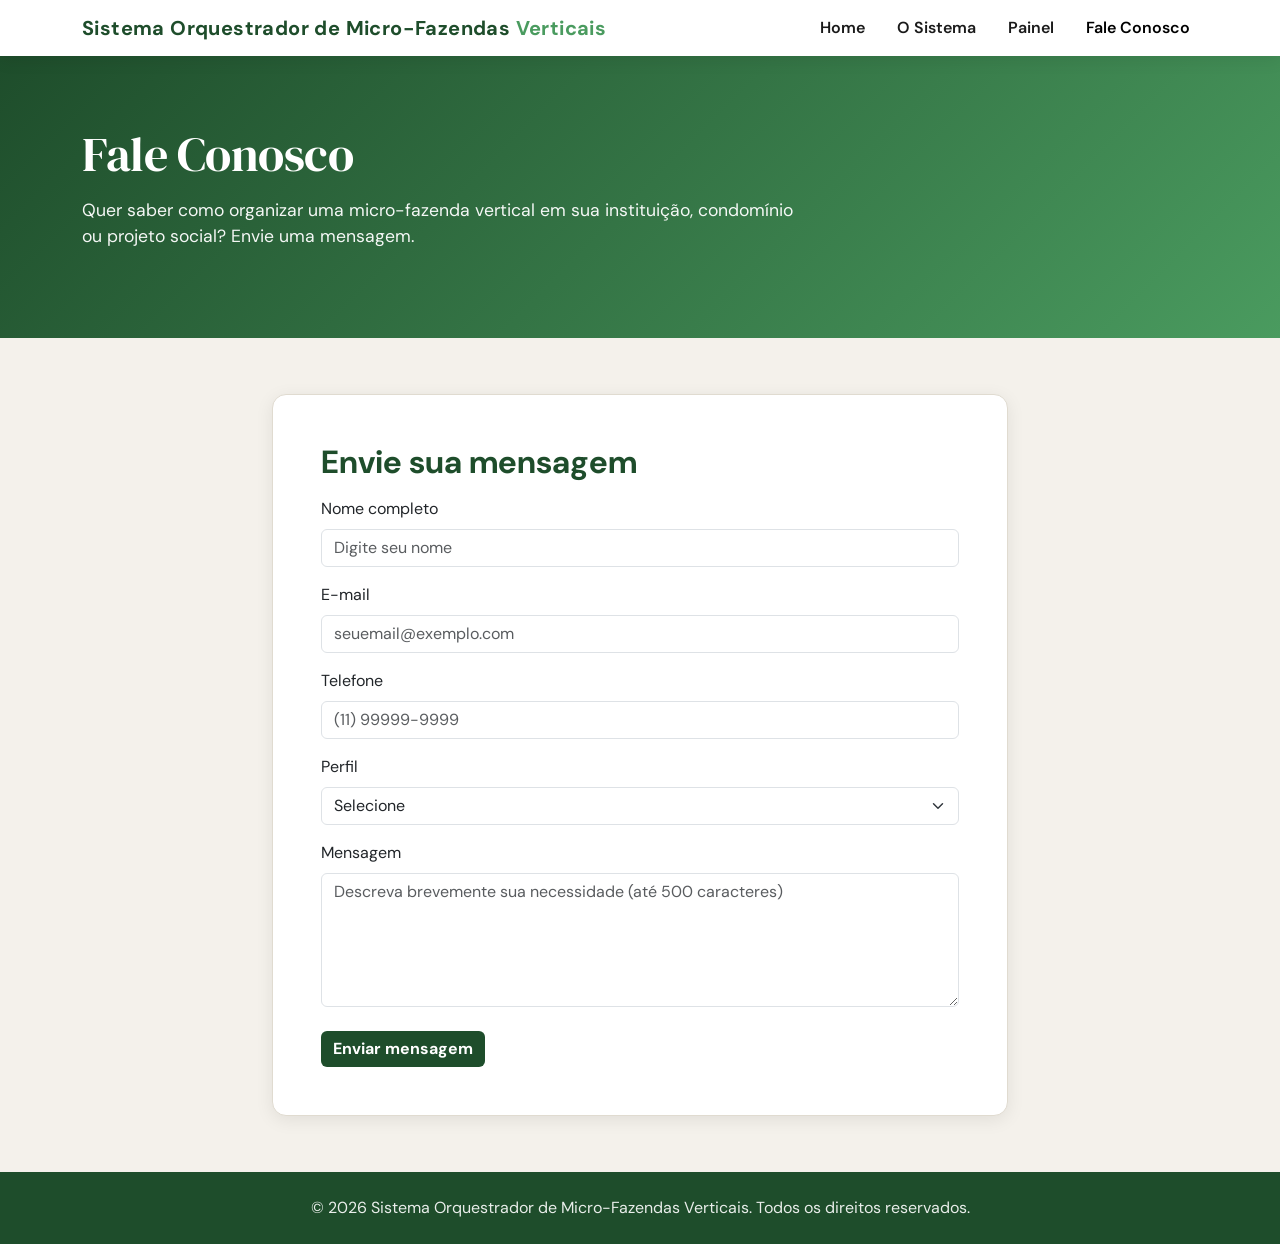
==== contato.html @ 996898a3 "Add files via upload" ====
<!DOCTYPE html>
<html lang="pt-br">
<head>
    <meta charset="UTF-8">
    <meta name="viewport" content="width=device-width, initial-scale=1.0">
    <title>Sistema Orquestrador de Micro-Fazendas Verticais | Fale Conosco</title>
    <link href="https://cdn.jsdelivr.net/npm/bootstrap@5.3.3/dist/css/bootstrap.min.css" rel="stylesheet">
    <link rel="stylesheet" href="./src/css/estilo.css">
</head>
<body>
    <nav class="navbar navbar-expand-md sticky-top">
        <div class="container">
            <a class="navbar-brand" href="index.html">Sistema Orquestrador de Micro-Fazendas <span>Verticais</span></a>
            <button class="navbar-toggler" type="button" data-bs-toggle="collapse" data-bs-target="#menuPrincipal" aria-controls="menuPrincipal" aria-expanded="false" aria-label="Abrir menu">
                <span class="navbar-toggler-icon"></span>
            </button>
            <div class="collapse navbar-collapse justify-content-end" id="menuPrincipal">
                <ul class="navbar-nav gap-md-3">
                    <li class="nav-item"><a class="nav-link " href="index.html">Home</a></li>
                    <li class="nav-item"><a class="nav-link " href="sistema.html">O Sistema</a></li>
                    <li class="nav-item"><a class="nav-link " href="painel.html">Painel</a></li>
                    <li class="nav-item"><a class="nav-link active" href="contato.html">Fale Conosco</a></li>
                </ul>
            </div>
        </div>
    </nav>
    <header class="hero">
        <div class="container">
            <h1 class="display-5 serif mb-3">Fale Conosco</h1>
            <p>
                Quer saber como organizar uma micro-fazenda vertical em sua instituição,
                condomínio ou projeto social? Envie uma mensagem.
            </p>
        </div>
    </header>
    <main>
        <section class="secao">
            <div class="container">
                <div class="row justify-content-center">
                    <div class="col-lg-8">
                        <div class="card">
                            <div class="card-body p-4 p-md-5">
                                <h2 class="titulo-secao mb-3">Envie sua mensagem</h2>
                                <form id="form-contato" class="needs-validation" action="#" method="post" novalidate>
                                    <div class="mb-3">
                                        <label for="nome" class="form-label">Nome completo</label>
                                        <input type="text" class="form-control" id="nome" name="nome" required maxlength="80" placeholder="Digite seu nome">
                                        <div class="invalid-feedback">Informe seu nome completo.</div>
                                    </div>
                                    <div class="mb-3">
                                        <label for="email" class="form-label">E-mail</label>
                                        <input type="email" class="form-control" id="email" name="email" required maxlength="100" placeholder="seuemail@exemplo.com">
                                        <div class="invalid-feedback">Informe um e-mail válido.</div>
                                    </div>
                                    <div class="mb-3">
                                        <label for="telefone" class="form-label">Telefone</label>
                                        <input
                                            type="tel"
                                            class="form-control"
                                            id="telefone"
                                            name="telefone"
                                            required
                                            placeholder="(11) 99999-9999"
                                            pattern="^\(?\d{2}\)?\s?\d{4,5}-?\d{4}$"
                                        >
                                        <div class="invalid-feedback">Informe um telefone válido. Exemplo: (11) 99999-9999.</div>
                                    </div>
                                    <div class="mb-3">
                                        <label for="perfil" class="form-label">Perfil</label>
                                        <select class="form-select" id="perfil" name="perfil" required>
                                            <option value="">Selecione</option>
                                            <option value="condominio">Condomínio</option>
                                            <option value="escola">Escola</option>
                                            <option value="centro-comunitario">Centro comunitário</option>
                                            <option value="projeto-social">Projeto social</option>
                                            <option value="outro">Outro</option>
                                        </select>
                                        <div class="invalid-feedback">Selecione o perfil da instituição.</div>
                                    </div>
                                    <div class="mb-4">
                                        <label for="mensagem" class="form-label">Mensagem</label>
                                        <textarea
                                            class="form-control"
                                            id="mensagem"
                                            name="mensagem"
                                            rows="5"
                                            required
                                            maxlength="500"
                                            placeholder="Descreva brevemente sua necessidade (até 500 caracteres)"
                                        ></textarea>
                                        <div class="invalid-feedback">Escreva sua mensagem.</div>
                                    </div>
                                    <button class="btn btn-verde" type="submit">Enviar mensagem</button>
                                </form>
                                <div id="resposta-formulario"></div>
                            </div>
                        </div>
                    </div>
                </div>
            </div>
        </section>
    </main>
    <footer>
        <div class="container text-center">
            <p>&copy; 2026 Sistema Orquestrador de Micro-Fazendas Verticais. Todos os direitos reservados.</p>
        </div>
    </footer>
    <script src="https://cdn.jsdelivr.net/npm/bootstrap@5.3.3/dist/js/bootstrap.bundle.min.js"></script>
    <script src="./src/js/script.js"></script>
</body>
</html>
---- src/css/estilo.css ----
@import url('https://fonts.googleapis.com/css2?family=DM+Sans:wght@400;500;600;700&family=DM+Serif+Display:ital@0;1&display=swap');

:root {
    --bg: #f4f1eb;
    --surface: #ffffff;
    --surface2: #faf8f4;
    --verde: #1e4d2b;
    --verde-claro: #4a9b5f;
    --verde-suave: #dff0e3;
    --terra: #8b5e3c;
    --amarelo: #d4a017;
    --azul: #5b8fc4;
    --text: #1a1a1a;
    --text-suave: #555555;
    --borda: #e0dbd0;
    --sombra: 0 4px 18px rgba(0, 0, 0, 0.08);
}

body {
    font-family: 'DM Sans', Arial, sans-serif;
    background: var(--bg);
    color: var(--text);
}

/* Tipografia serif sutil (inspiração Aurora) */
.serif {
    font-family: 'DM Serif Display', serif;
    font-weight: 400;
    letter-spacing: -0.01em;
}

.navbar {
    background: var(--surface);
    box-shadow: var(--sombra);
}
.navbar-brand {
    color: var(--verde);
    font-weight: 700;
    letter-spacing: 0.02em;
}
.navbar-brand span {
    color: var(--verde-claro);
}
.nav-link {
    color: var(--text);
    font-weight: 600;
}
.nav-link:hover,
.nav-link.active {
    color: var(--verde-claro);
}

.hero {
    background: linear-gradient(135deg, var(--verde), var(--verde-claro));
    color: white;
    padding: 72px 0;
}
.hero h1 {
    font-weight: 700;
    line-height: 1.1;
}
.hero h1.serif {
    font-weight: 400;
}
.hero p {
    max-width: 720px;
    font-size: 1.1rem;
    opacity: 0.95;
}

.secao {
    padding: 56px 0;
}
.titulo-secao {
    color: var(--verde);
    font-weight: 700;
}
.texto-suave {
    color: var(--text-suave);
}

.card {
    border: 1px solid var(--borda);
    border-radius: 14px;
    box-shadow: var(--sombra);
}
.card-title {
    color: var(--verde);
    font-weight: 700;
}
.text-verde {
    color: var(--verde);
    font-weight: 600;
}
.icone-card {
    font-size: 2rem;
    margin-bottom: 12px;
}
.bg-suave {
    background: var(--surface);
}
.bg-verde-suave {
    background: var(--verde-suave);
}

.btn-verde {
    background: var(--verde);
    color: white;
    border: none;
    font-weight: 700;
}
.btn-verde:hover {
    background: var(--verde-claro);
    color: white;
}
.btn-contorno-verde {
    border: 1px solid var(--verde);
    color: var(--verde);
    font-weight: 700;
}
.btn-contorno-verde:hover {
    background: var(--verde-suave);
    color: var(--verde);
}

.form-control:focus,
.form-select:focus {
    border-color: var(--verde-claro);
    box-shadow: 0 0 0 0.2rem rgba(74, 155, 95, 0.20);
}
.alert-success {
    background: var(--verde-suave);
    border-color: var(--verde-claro);
    color: var(--verde);
}

footer {
    background: var(--verde);
    color: white;
    padding: 24px 0;
}
footer p {
    margin: 0;
    opacity: 0.9;
}

/* ─────────────────────────────────
   PAINEL (inspirado no Aurora)
   ───────────────────────────────── */

.stat-card {
    background: var(--surface);
    border: 1px solid var(--borda);
    border-radius: 8px;
    padding: 20px;
    position: relative;
    overflow: hidden;
    height: 100%;
}
.stat-card::before {
    content: '';
    position: absolute;
    top: 0;
    left: 0;
    right: 0;
    height: 3px;
}
.stat-verde::before   { background: var(--verde-claro); }
.stat-amarelo::before { background: var(--amarelo); }
.stat-terra::before   { background: var(--terra); }
.stat-azul::before    { background: var(--azul); }

.stat-num {
    font-size: 2rem;
    font-weight: 700;
    color: var(--verde);
    line-height: 1;
    margin-bottom: 4px;
}
.stat-label {
    font-size: 12px;
    color: var(--text-suave);
    font-weight: 600;
    text-transform: uppercase;
    letter-spacing: 0.06em;
}

.panel-card {
    background: var(--surface);
    border: 1px solid var(--borda);
    border-radius: 8px;
    overflow: hidden;
}
.panel-card-header {
    padding: 14px 20px;
    border-bottom: 1px solid var(--borda);
    display: flex;
    align-items: center;
    justify-content: space-between;
    gap: 12px;
    flex-wrap: wrap;
}
.panel-card-header h3 {
    font-size: 12px;
    font-weight: 700;
    color: var(--verde);
    letter-spacing: 0.06em;
    text-transform: uppercase;
    margin: 0;
}
.panel-card-body {
    padding: 20px;
}

.chip {
    display: inline-block;
    padding: 3px 10px;
    border-radius: 999px;
    font-size: 11px;
    font-weight: 600;
    letter-spacing: 0.04em;
    text-transform: uppercase;
    line-height: 1.4;
}
.chip-azul    { background: #e3eef9; color: #2c6cb0; }
.chip-amarelo { background: #fdf3d4; color: #8a6914; }
.chip-verde   { background: var(--verde-suave); color: var(--verde); }

.tabela-plantios {
    width: 100%;
    border-collapse: collapse;
}
.tabela-plantios th {
    text-align: left;
    padding: 12px 20px;
    background: var(--surface2);
    font-size: 11px;
    text-transform: uppercase;
    letter-spacing: 0.06em;
    color: var(--text-suave);
    font-weight: 600;
    border-bottom: 1px solid var(--borda);
}
.tabela-plantios td {
    padding: 14px 20px;
    border-bottom: 1px solid var(--borda);
    font-size: 13px;
    vertical-align: middle;
}
.tabela-plantios tbody tr:last-child td {
    border-bottom: none;
}
.tabela-plantios tbody tr:hover {
    background: var(--surface2);
}

.barra-progresso {
    width: 100%;
    height: 6px;
    background: #ebe7df;
    border-radius: 3px;
    overflow: hidden;
}
.barra-fill {
    height: 100%;
    background: var(--verde-claro);
    border-radius: 3px;
}
.barra-fill.pronto {
    background: var(--verde);
}

.estado-vazio {
    padding: 48px 20px;
    text-align: center;
    color: var(--text-suave);
}
.estado-vazio-icon {
    font-size: 2.2rem;
    display: block;
    margin-bottom: 10px;
    opacity: 0.4;
}

#toast-container {
    position: fixed;
    bottom: 20px;
    right: 20px;
    z-index: 9999;
    display: flex;
    flex-direction: column;
    gap: 8px;
    pointer-events: none;
}
.toast-custom {
    background: var(--verde);
    color: white;
    padding: 12px 18px;
    border-radius: 6px;
    box-shadow: 0 4px 12px rgba(0, 0, 0, 0.15);
    font-size: 13px;
    font-weight: 500;
    pointer-events: auto;
}

@media (max-width: 768px) {
    .hero {
        padding: 48px 0;
    }
    .hero h1 {
        font-size: 2rem;
    }
    .secao {
        padding: 40px 0;
    }
    .stat-num {
        font-size: 1.6rem;
    }
    .tabela-plantios th,
    .tabela-plantios td {
        padding: 10px 14px;
    }
}
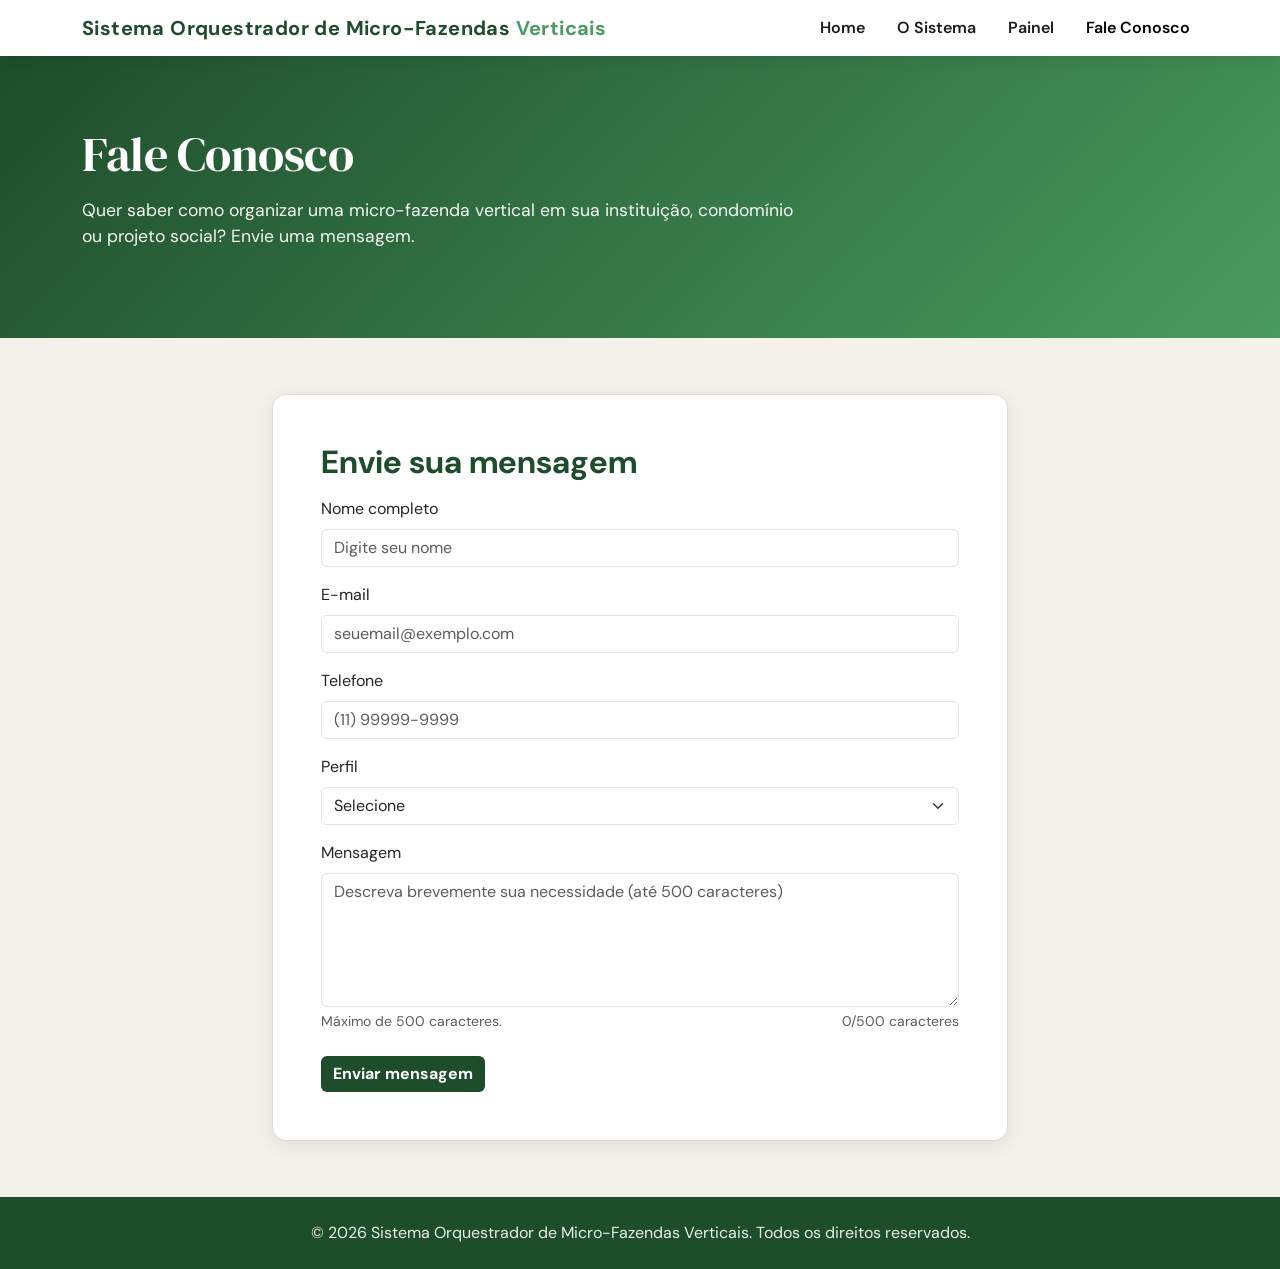
==== commit e2ebe811: "Update contato.html" ====
--- a/contato.html
+++ b/contato.html
@@ -79,15 +79,21 @@
                                     </div>
                                     <div class="mb-4">
                                         <label for="mensagem" class="form-label">Mensagem</label>
-                                        <textarea
-                                            class="form-control"
-                                            id="mensagem"
-                                            name="mensagem"
-                                            rows="5"
-                                            required
-                                            maxlength="500"
-                                            placeholder="Descreva brevemente sua necessidade (até 500 caracteres)"
+                                <textarea
+                                          class="form-control"
+                                          id="mensagem"
+                                          name="mensagem"
+                                          rows="5"
+                                          required
+                                          maxlength="500"
+                                          placeholder="Descreva brevemente sua necessidade (até 500 caracteres)"
                                         ></textarea>
+                                        
+                                        <div class="d-flex justify-content-between align-items-center mt-1">
+                                          <small class="text-muted">Máximo de 500 caracteres.</small>
+                                          <small id="contador-mensagem" class="text-muted" aria-live="polite">0/500 caracteres</small>
+                                        </div>
+                                        
                                         <div class="invalid-feedback">Escreva sua mensagem.</div>
                                     </div>
                                     <button class="btn btn-verde" type="submit">Enviar mensagem</button>
--- a/src/css/estilo.css
+++ b/src/css/estilo.css
@@ -22,7 +22,6 @@
     color: var(--text);
 }
 
-/* Tipografia serif sutil (inspiração Aurora) */
 .serif {
     font-family: 'DM Serif Display', serif;
     font-weight: 400;
@@ -143,10 +142,6 @@
     margin: 0;
     opacity: 0.9;
 }
-
-/* ─────────────────────────────────
-   PAINEL (inspirado no Aurora)
-   ───────────────────────────────── */
 
 .stat-card {
     background: var(--surface);
@@ -320,4 +315,49 @@
     .tabela-plantios td {
         padding: 10px 14px;
     }
-}
+    .navbar-brand {
+        font-size: 0.95rem;
+        white-space: normal;
+        line-height: 1.25;
+        max-width: calc(100% - 56px);
+    }
+
+    .tabela-plantios,
+    .tabela-plantios tbody,
+    .tabela-plantios tr,
+    .tabela-plantios td {
+        display: block;
+        width: 100%;
+    }
+    .tabela-plantios thead {
+        display: none;
+    }
+    .tabela-plantios tr {
+        padding: 14px 16px;
+        border-bottom: 1px solid var(--borda);
+    }
+    .tabela-plantios tr:last-child {
+        border-bottom: none;
+    }
+    .tabela-plantios td {
+        padding: 4px 0;
+        border-bottom: none;
+    }
+    .tabela-plantios td.text-end {
+        text-align: left;
+        margin-top: 8px;
+    }
+
+    .hero-img {
+    width: 100%;
+    max-height: 420px;
+    object-fit: cover;
+    box-shadow: 0 10px 30px rgba(0, 0, 0, 0.25);
+    }
+    @media (max-width: 991px) {
+    .hero-img {
+        max-height: 280px;
+        margin-top: 16px;
+    }
+}
+}
